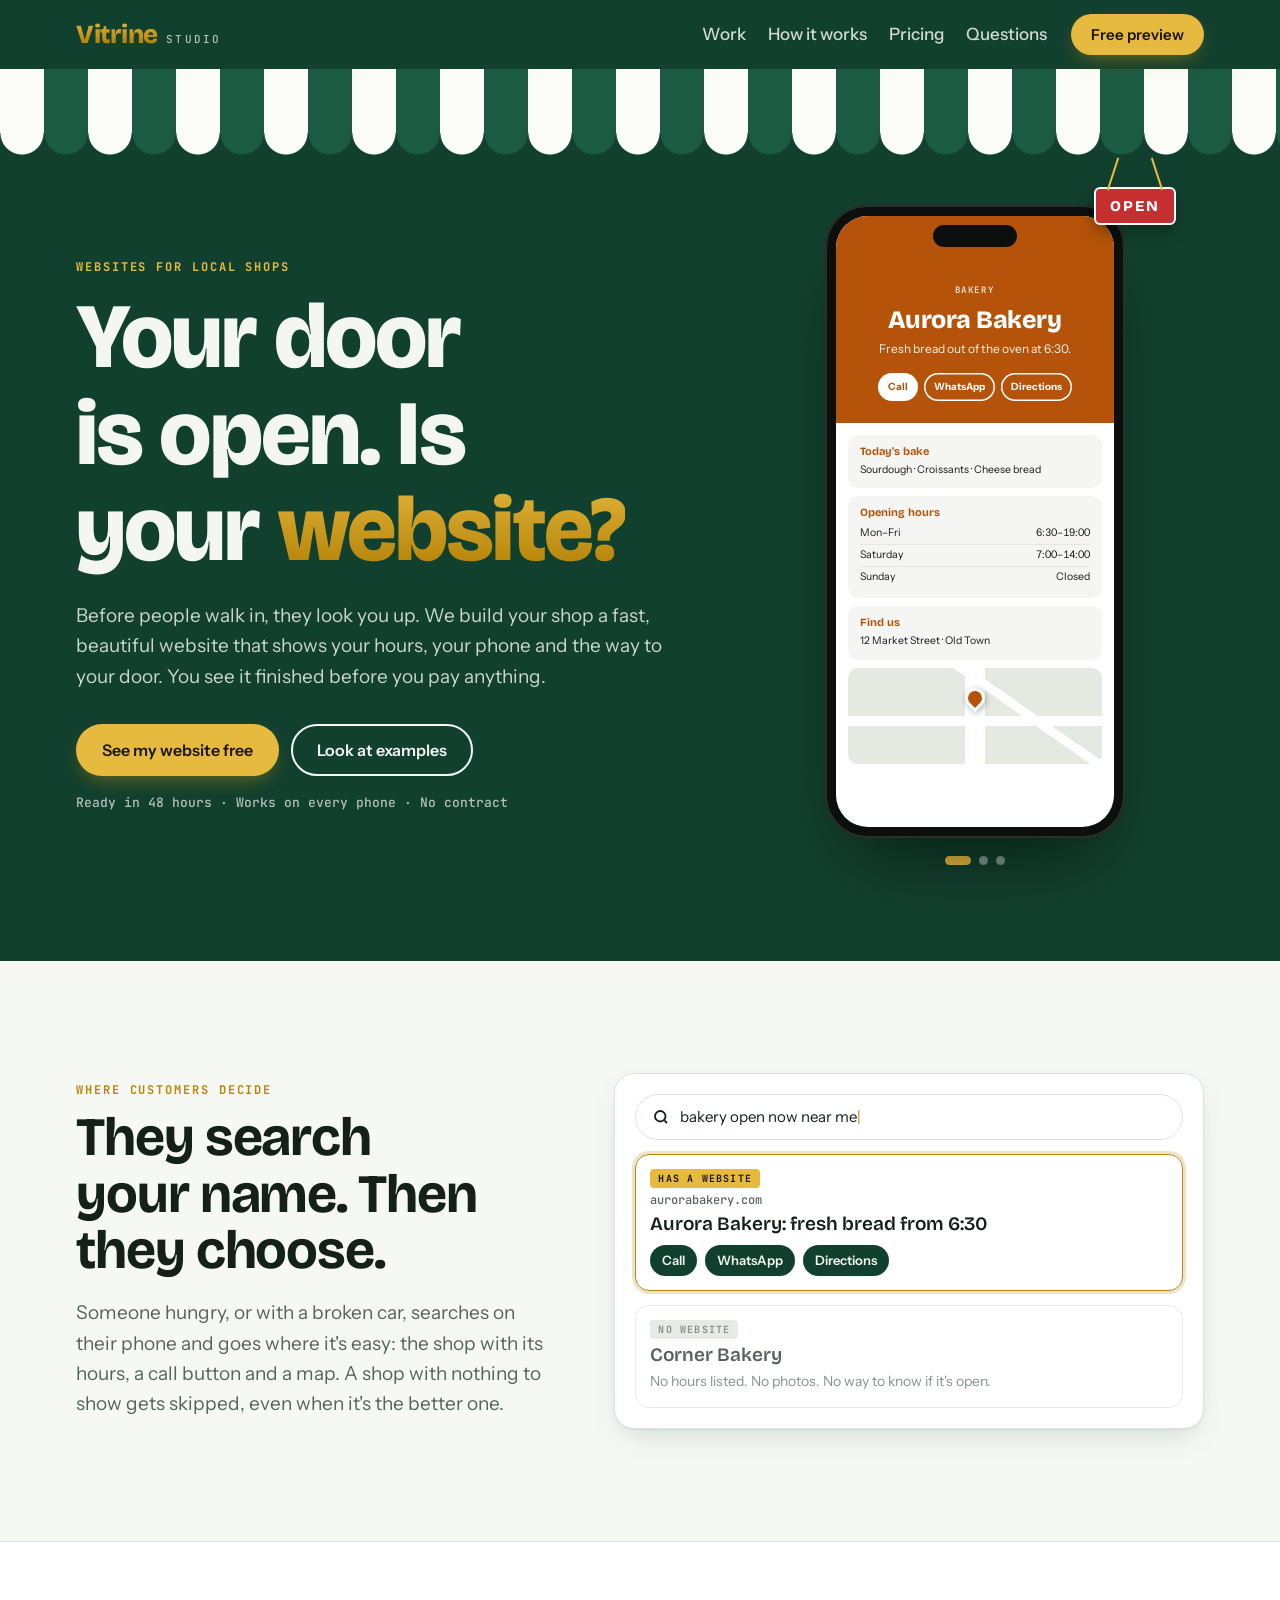
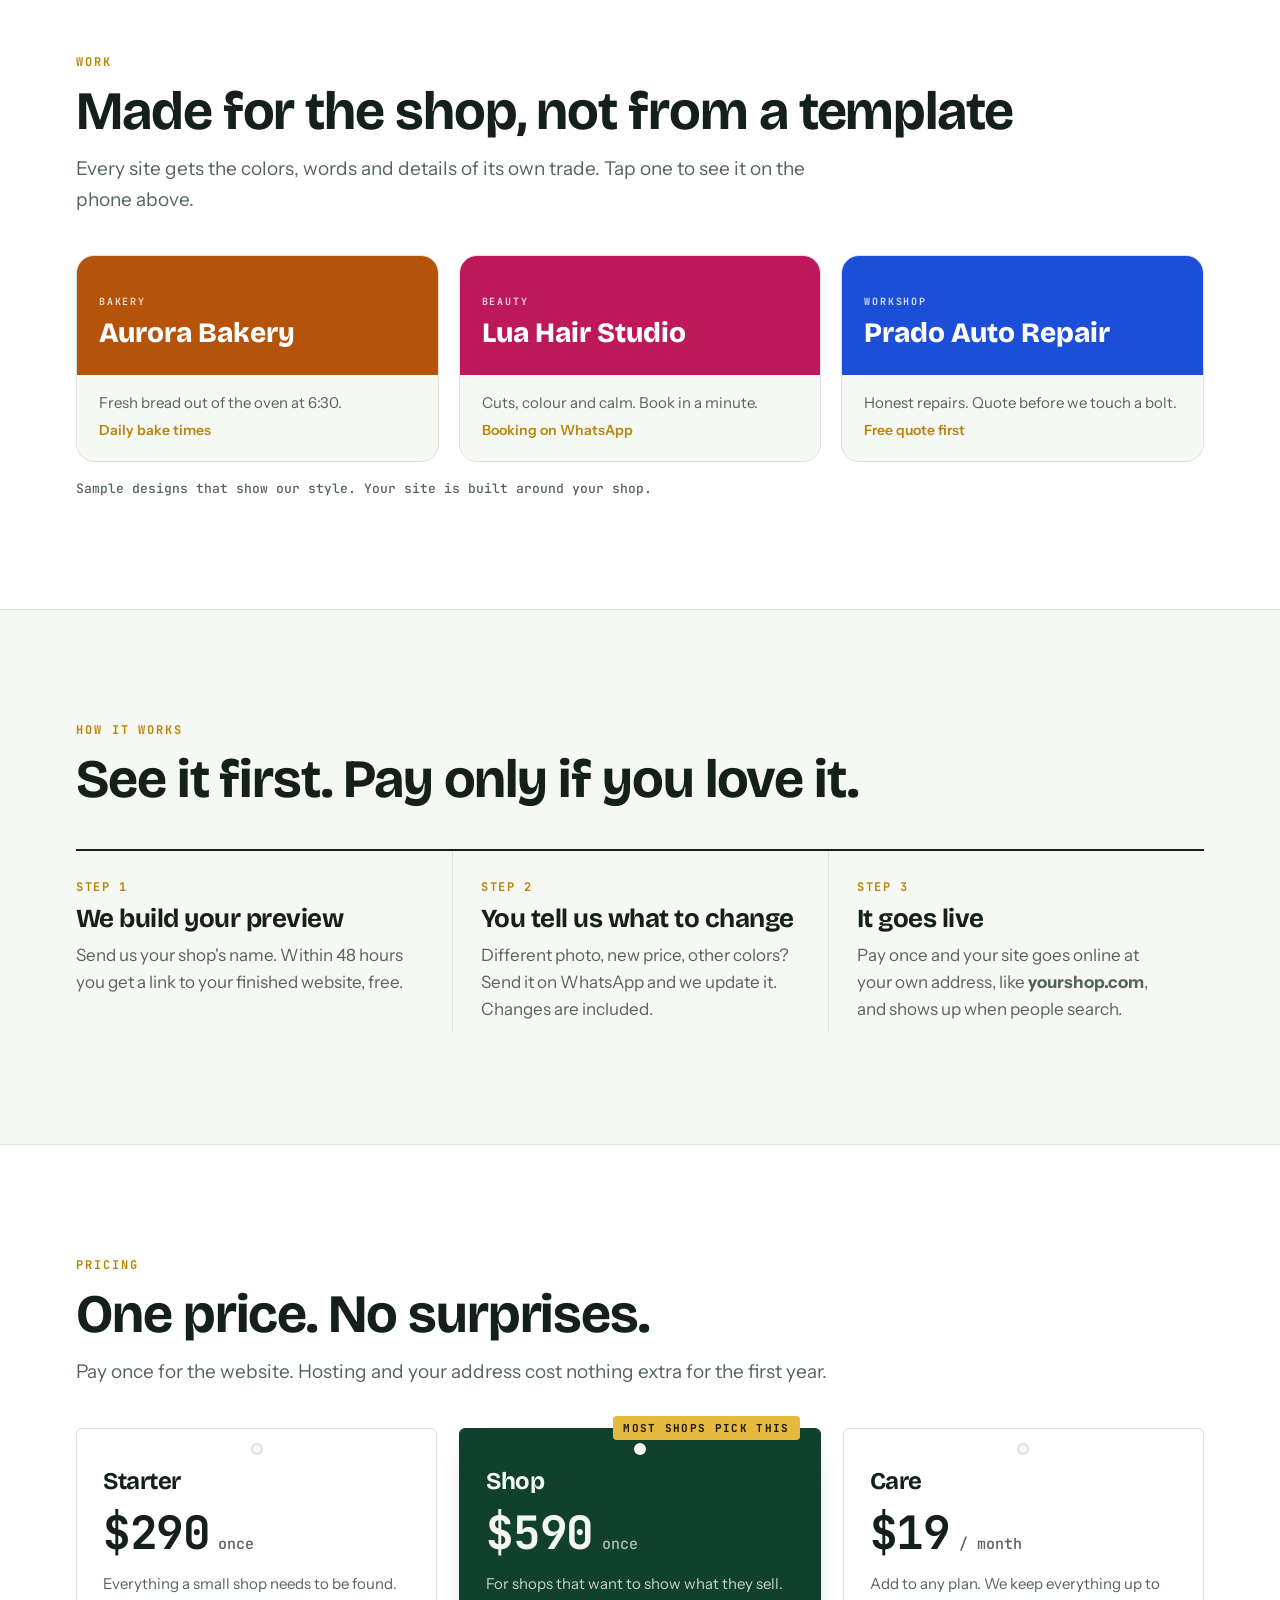
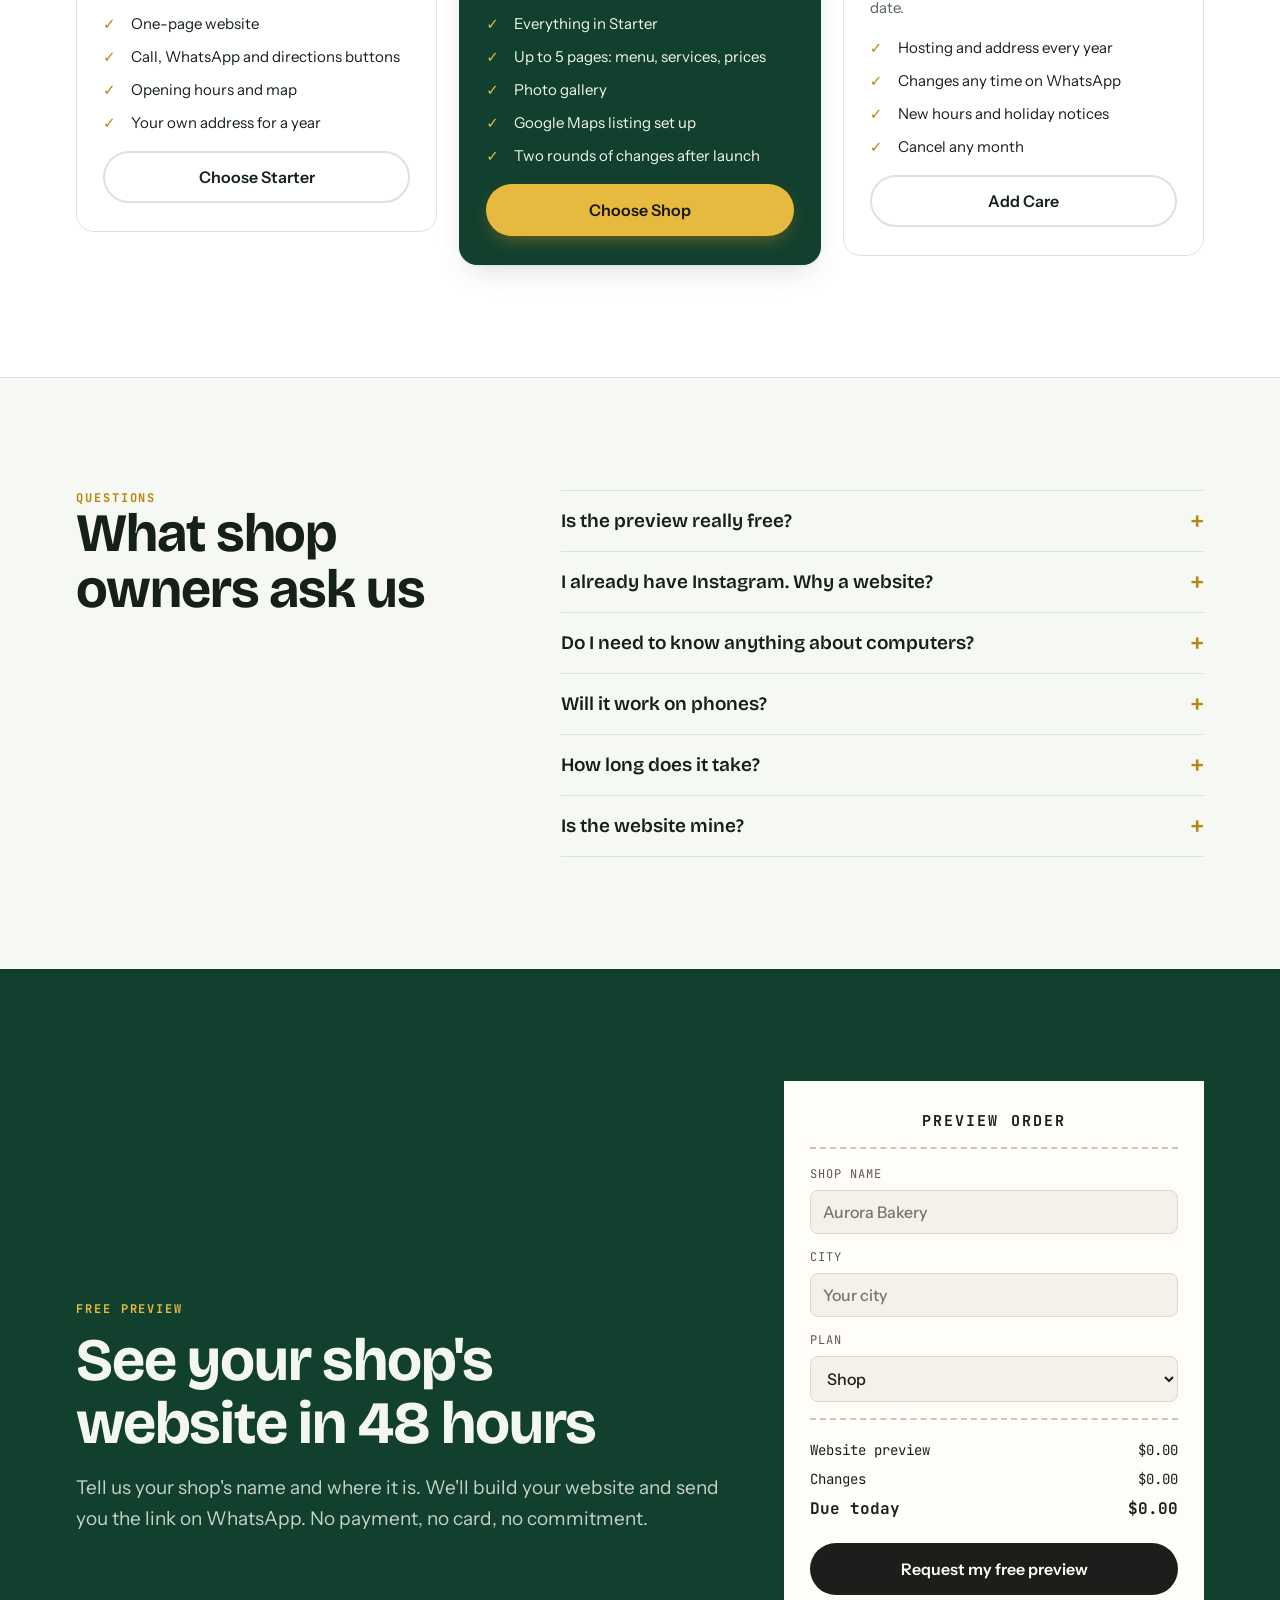
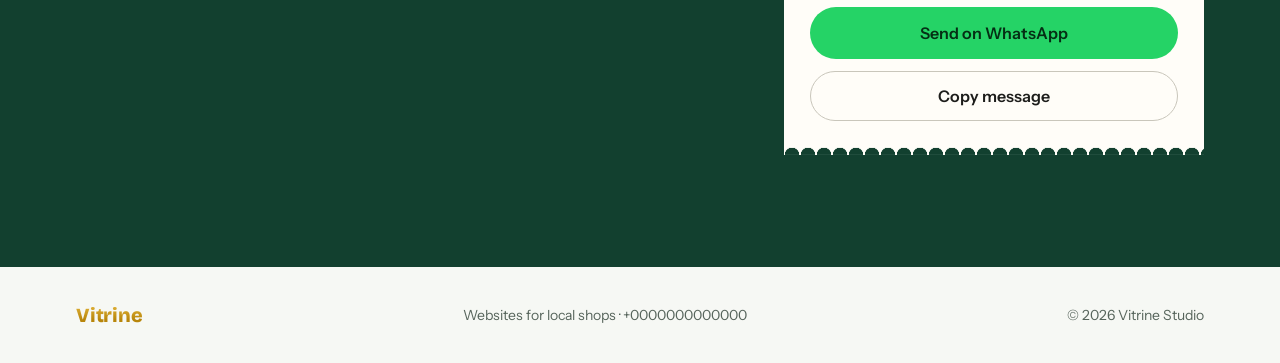
==== site/index.html @ 02cafd34 "Vitrine: a sales website for building websites for local shops One page: striped-awning hero with a " ====
<!doctype html>
<html lang="en">
<head>
<meta charset="utf-8">
<meta name="viewport" content="width=device-width, initial-scale=1, viewport-fit=cover">
<title>Vitrine Studio</title>
<meta name="claude:viewport-fit-sides" content="cover">
<meta name="description" content="Websites for local shops. See your new website free before you pay anything.">
<link rel="preconnect" href="https://fonts.googleapis.com">
<link rel="preconnect" href="https://fonts.gstatic.com" crossorigin>
<link rel="stylesheet" href="https://fonts.googleapis.com/css2?family=Bricolage+Grotesque:opsz,wght@12..96,400;12..96,600;12..96,800&family=Instrument+Sans:wght@400;500;600&family=JetBrains+Mono:wght@500;700&display=swap">
<style>
/* Layout: a shopfront. Striped awning over the hero, painted-sign wordmark,
   a live phone in the window, then price tags and a receipt for the deal. */
:root {
  --paper: #f6f8f4;        /* page */
  --card: #ffffff;
  --ink: #142019;          /* text */
  --muted: #56645b;
  --line: #dbe3dc;
  --green: #12402f;        /* shopfront paint */
  --green-2: #1b5a43;
  --on-green: #f3f6f1;
  --gold: #b8860b;         /* sign-writer's gold leaf */
  --gold-hi: #e6b93f;
  --stripe: #fbfcf8;
  --shadow: 0 1px 2px rgba(18, 64, 47, .06), 0 12px 32px -12px rgba(18, 64, 47, .22);
  --display: "Bricolage Grotesque", "Avenir Next", "Segoe UI", system-ui, sans-serif;
  --body: "Instrument Sans", "Helvetica Neue", "Segoe UI", system-ui, sans-serif;
  --mono: "JetBrains Mono", ui-monospace, "Cascadia Mono", Menlo, monospace;
  --gutter-l: max(16px, env(safe-area-inset-left, 0px));
  --gutter-r: max(16px, env(safe-area-inset-right, 0px));
  color-scheme: light;
}
@media (prefers-color-scheme: dark) {
  :root:not([data-theme="light"]) {
    --paper: #0b1511; --card: #12201a; --ink: #e8efe9; --muted: #9fb0a5; --line: #23362c;
    --green: #0f3326; --green-2: #1a4c3a; --on-green: #e8efe9; --gold: #e2b545; --gold-hi: #f3d27a;
    --stripe: #d9e3dc; --shadow: 0 1px 2px rgba(0,0,0,.3), 0 16px 40px -16px rgba(0,0,0,.6);
    color-scheme: dark;
  }
}
:root[data-theme="dark"] {
  --paper: #0b1511; --card: #12201a; --ink: #e8efe9; --muted: #9fb0a5; --line: #23362c;
  --green: #0f3326; --green-2: #1a4c3a; --on-green: #e8efe9; --gold: #e2b545; --gold-hi: #f3d27a;
  --stripe: #d9e3dc; --shadow: 0 1px 2px rgba(0,0,0,.3), 0 16px 40px -16px rgba(0,0,0,.6);
  color-scheme: dark;
}

* { box-sizing: border-box; }
html { scroll-behavior: smooth; }
body { margin: 0; background: var(--paper); color: var(--ink); font: 17px/1.6 var(--body); -webkit-font-smoothing: antialiased; }
body::before { content: ""; position: fixed; inset: 0 0 auto; height: env(safe-area-inset-top, 0px); z-index: 10; background: var(--green); }
h1, h2, h3 { font-family: var(--display); line-height: 1.05; text-wrap: balance; margin: 0; letter-spacing: -.02em; }
p { margin: 0; }
a { color: inherit; }
:focus-visible { outline: 3px solid var(--gold-hi); outline-offset: 3px; border-radius: 6px; }
.wrap { max-width: 1160px; margin: 0 auto; padding-left: var(--gutter-l); padding-right: var(--gutter-r); }
.eyebrow { font: 700 12px var(--mono); letter-spacing: .16em; text-transform: uppercase; color: var(--gold); }
.lede { color: var(--muted); font-size: 19px; max-width: 58ch; }
section { padding-block: clamp(64px, 9vw, 112px); }

/* buttons */
.btn { display: inline-flex; align-items: center; gap: 10px; font: 600 16px var(--body); text-decoration: none; padding: 14px 24px; border-radius: 999px; border: 2px solid transparent; cursor: pointer; transition: transform .15s, box-shadow .15s, background .15s; }
.btn:hover { transform: translateY(-2px); }
.btn-gold { background: var(--gold-hi); color: #1b1606; box-shadow: 0 8px 20px -8px rgba(184, 134, 11, .7); }
.btn-ghost { border-color: currentColor; color: var(--on-green); }
.btn-dark { background: var(--green); color: var(--on-green); }

/* nav */
nav { position: sticky; top: env(safe-area-inset-top, 0px); z-index: 20; background: var(--green); color: var(--on-green); }
nav .wrap { display: flex; align-items: center; gap: 24px; padding-block: 14px; }
.mark { font: 800 26px var(--display); letter-spacing: -.01em; text-decoration: none; background: linear-gradient(180deg, var(--gold-hi), var(--gold) 70%); -webkit-background-clip: text; background-clip: text; color: transparent; }
.mark small { font: 500 11px var(--mono); letter-spacing: .2em; color: var(--on-green); opacity: .7; margin-left: 8px; -webkit-text-fill-color: var(--on-green); }
nav ul { display: flex; gap: 22px; list-style: none; margin: 0 0 0 auto; padding: 0; }
nav ul a { text-decoration: none; font-weight: 500; opacity: .85; }
nav ul a:hover { opacity: 1; }
nav .btn { padding: 9px 18px; font-size: 15px; }
@media (max-width: 820px) { nav ul { display: none; } nav .btn { margin-left: auto; } }

/* hero + awning */
.hero { background: var(--green); color: var(--on-green); padding-block: 0 clamp(56px, 8vw, 96px); position: relative; overflow: hidden; }
.awning { height: 64px; background: repeating-linear-gradient(90deg, var(--stripe) 0 44px, var(--green-2) 44px 88px); position: relative; }
.awning::after { content: ""; position: absolute; left: 0; right: 0; bottom: -22px; height: 22px;
  background: radial-gradient(circle at 22px 0, var(--stripe) 21px, transparent 22px) 0 0 / 88px 22px repeat-x,
              radial-gradient(circle at 66px 0, var(--green-2) 21px, transparent 22px) 0 0 / 88px 22px repeat-x; }
.hero-grid { display: grid; grid-template-columns: 1.15fr .85fr; gap: 48px; align-items: center; padding-top: 72px; }
.hero-grid > * { min-width: 0; }
.hero h1 { font-size: clamp(44px, 7.4vw, 92px); font-weight: 800; margin: 14px 0 22px; }
.hero h1 em { font-style: normal; background: linear-gradient(180deg, var(--gold-hi), var(--gold) 80%); -webkit-background-clip: text; background-clip: text; color: transparent; }
.hero .lede { color: var(--on-green); opacity: .82; }
.hero .eyebrow { color: var(--gold-hi); }
.cta-row { display: flex; flex-wrap: wrap; gap: 12px; margin-top: 32px; }
.reassure { margin-top: 18px; font: 500 13px var(--mono); opacity: .7; }
@media (max-width: 900px) { .hero-grid { grid-template-columns: 1fr; padding-top: 56px; } }

/* the phone in the window */
.window { position: relative; display: grid; justify-items: center; }
.sign { position: absolute; top: -18px; right: 6%; z-index: 2; transform-origin: 50% -30px; animation: swing 4s ease-in-out infinite; }
.sign::before, .sign::after { content: ""; position: absolute; top: -30px; width: 2px; height: 34px; background: var(--gold-hi); }
.sign::before { left: 18px; transform: rotate(18deg); } .sign::after { right: 18px; transform: rotate(-18deg); }
.sign span { display: block; background: #c62f2f; color: #fff; font: 800 15px var(--display); letter-spacing: .14em; padding: 8px 14px; border-radius: 6px; border: 2px solid #fff; box-shadow: 0 6px 16px rgba(0,0,0,.3); }
@keyframes swing { 50% { transform: rotate(-5deg); } 0%, 100% { transform: rotate(4deg); } }
.phone { width: min(300px, 100%); aspect-ratio: 9 / 19; max-width: 100%; background: #0d0f0e; border-radius: 42px; padding: 11px; box-shadow: 0 40px 80px -30px rgba(0,0,0,.6), inset 0 0 0 2px #2b302d; position: relative; }
.phone::before { content: ""; position: absolute; top: 20px; left: 50%; width: 84px; height: 22px; background: #0d0f0e; border-radius: 99px; transform: translateX(-50%); z-index: 3; }
.screen { width: 100%; height: 100%; border-radius: 32px; overflow: hidden; background: #fff; color: #1c1917; position: relative; font-family: var(--body); }
.screen .page { position: absolute; inset: 0; transition: opacity .5s ease, transform .5s ease; }
.screen .page.out { opacity: 0; transform: translateY(10px); }
.s-top { background: var(--c); color: #fff; padding: 58px 18px 22px; text-align: center; }
.s-top small { font: 600 9px var(--mono); letter-spacing: .18em; text-transform: uppercase; opacity: .85; }
.s-top b { display: block; font: 800 25px/1.05 var(--display); margin: 6px 0; letter-spacing: -.02em; }
.s-top p { font-size: 12px; opacity: .92; }
.s-btns { display: flex; gap: 6px; justify-content: center; margin-top: 14px; flex-wrap: wrap; }
.s-btns i { font-style: normal; font-size: 10px; font-weight: 700; padding: 6px 10px; border-radius: 99px; background: #fff; color: var(--c); }
.s-btns i + i { background: transparent; color: #fff; box-shadow: inset 0 0 0 1.5px #fff; }
.s-body { padding: 12px; display: grid; gap: 8px; }
.s-card { background: #f5f5f4; border-radius: 10px; padding: 10px 12px; font-size: 10.5px; }
.s-card h4 { margin: 0 0 4px; font: 700 11px var(--display); color: var(--c); }
.s-row { display: flex; justify-content: space-between; border-bottom: 1px solid #e7e5e4; padding: 2px 0; font-variant-numeric: tabular-nums; }
.s-row:last-child { border: 0; }
.s-map { height: 96px; border-radius: 10px; position: relative; background:
  linear-gradient(90deg, transparent 46%, #fff 46% 54%, transparent 54%),
  linear-gradient(0deg, transparent 40%, #fff 40% 50%, transparent 50%),
  linear-gradient(35deg, transparent 62%, #fff 62% 66%, transparent 66%), #e4e9e1; }
.s-map::after { content: ""; position: absolute; left: 50%; top: 42%; width: 14px; height: 14px; background: var(--c); border: 3px solid #fff; border-radius: 50% 50% 50% 0; transform: translate(-50%, -100%) rotate(-45deg); box-shadow: 0 2px 6px rgba(0,0,0,.3); }
.dots { display: flex; gap: 8px; justify-content: center; margin-top: 18px; }
.dots button { width: 9px; height: 9px; padding: 0; border-radius: 99px; border: 0; background: var(--on-green); opacity: .35; cursor: pointer; transition: width .3s, opacity .3s; }
.dots button[aria-current="true"] { width: 26px; opacity: 1; background: var(--gold-hi); }

/* search: how customers find a shop */
.search-grid { display: grid; grid-template-columns: .9fr 1.1fr; gap: 56px; align-items: center; }
.search-grid > * { min-width: 0; }
.search-grid h2 { font-size: clamp(34px, 4.6vw, 54px); margin: 12px 0 18px; }
.serp { background: var(--card); border: 1px solid var(--line); border-radius: 20px; box-shadow: var(--shadow); padding: 20px; display: grid; gap: 14px; }
.q { display: flex; align-items: center; gap: 10px; border: 1px solid var(--line); border-radius: 99px; padding: 10px 16px; font-size: 15px; }
.q svg { flex: none; }
.q .typed::after { content: "|"; color: var(--gold); animation: blink 1s steps(1) infinite; }
@keyframes blink { 50% { opacity: 0; } }
.result { display: grid; gap: 4px; padding: 14px; border-radius: 14px; border: 1px solid var(--line); }
.result small { font: 500 12px var(--mono); color: var(--muted); }
.result b { font: 600 19px var(--display); }
.result.win { border-color: var(--gold); box-shadow: 0 0 0 3px color-mix(in srgb, var(--gold) 22%, transparent); }
.result.win .acts { display: flex; gap: 8px; flex-wrap: wrap; margin-top: 6px; }
.result.win .acts span { font-size: 13px; font-weight: 600; padding: 5px 12px; border-radius: 99px; background: var(--green); color: var(--on-green); }
.result.lose { opacity: .7; }
.result.lose p { font-size: 14px; color: var(--muted); }
.tag { justify-self: start; font: 700 10px var(--mono); letter-spacing: .12em; text-transform: uppercase; padding: 3px 8px; border-radius: 4px; background: var(--line); color: var(--muted); }
.result.win .tag { background: var(--gold-hi); color: #1b1606; }
@media (max-width: 900px) { .search-grid { grid-template-columns: 1fr; gap: 36px; } }

/* samples */
.band { background: var(--card); border-block: 1px solid var(--line); }
.head { display: grid; gap: 14px; margin-bottom: 40px; }
.head h2 { font-size: clamp(34px, 4.6vw, 54px); }
.samples { display: grid; grid-template-columns: repeat(3, 1fr); gap: 20px; }
.sample { text-align: left; border: 1px solid var(--line); background: var(--paper); border-radius: 18px; overflow: hidden; cursor: pointer; padding: 0; color: inherit; font: inherit; transition: transform .2s, box-shadow .2s; }
.sample:hover { transform: translateY(-4px); box-shadow: var(--shadow); }
.sample .swatch { background: var(--c); color: #fff; padding: 30px 22px 26px; }
.sample .swatch small { font: 600 10px var(--mono); letter-spacing: .18em; text-transform: uppercase; opacity: .85; }
.sample .swatch b { display: block; font: 800 28px/1.05 var(--display); margin-top: 6px; }
.sample .meta { padding: 16px 22px 20px; display: grid; gap: 4px; }
.sample .meta span { color: var(--muted); font-size: 15px; }
.sample .meta em { font-style: normal; font-weight: 600; color: var(--gold); font-size: 14px; }
.note { margin-top: 18px; font: 500 13px var(--mono); color: var(--muted); }
@media (max-width: 820px) { .samples { grid-template-columns: 1fr; } }

/* steps (a real sequence) */
.steps { display: grid; grid-template-columns: repeat(3, 1fr); gap: 0; counter-reset: step; border-top: 2px solid var(--ink); }
.step { padding: 28px 28px 8px 0; display: grid; gap: 10px; align-content: start; }
.step + .step { padding-left: 28px; border-left: 1px solid var(--line); }
.step::before { counter-increment: step; content: "Step " counter(step); font: 700 12px var(--mono); letter-spacing: .14em; text-transform: uppercase; color: var(--gold); }
.step h3 { font-size: 26px; }
.step p { color: var(--muted); }
@media (max-width: 820px) { .steps { grid-template-columns: 1fr; } .step + .step { padding-left: 0; border-left: 0; border-top: 1px solid var(--line); } }

/* pricing: price tags */
.prices { display: grid; grid-template-columns: repeat(3, 1fr); gap: 22px; align-items: start; }
.price { position: relative; background: var(--card); border: 1px solid var(--line); border-radius: 6px 6px 18px 18px; padding: 40px 26px 28px; display: grid; gap: 16px; }
.price::before { content: ""; position: absolute; top: 14px; left: 50%; width: 12px; height: 12px; border-radius: 50%; transform: translateX(-50%); background: var(--paper); box-shadow: inset 0 0 0 2px var(--line); }
.price.pick { background: var(--green); color: var(--on-green); border-color: var(--green); box-shadow: var(--shadow); }
.price.pick::before { background: var(--paper); box-shadow: none; }
.price .ribbon { position: absolute; top: -13px; right: 20px; font: 700 11px var(--mono); letter-spacing: .12em; text-transform: uppercase; background: var(--gold-hi); color: #1b1606; padding: 5px 10px; border-radius: 4px; }
.price h3 { font-size: 24px; }
.amount { font: 700 46px/1 var(--mono); letter-spacing: -.03em; font-variant-numeric: tabular-nums; }
.amount small { font-size: 15px; font-weight: 500; letter-spacing: 0; opacity: .7; }
.price > p { color: var(--muted); font-size: 15px; }
.price.pick > p { color: var(--on-green); opacity: .8; }
.price ul { list-style: none; padding: 0; margin: 0; display: grid; gap: 9px; font-size: 15px; }
.price li { display: grid; grid-template-columns: 18px 1fr; gap: 10px; }
.price li::before { content: "✓"; font-weight: 700; color: var(--gold); }
.price.pick li::before { color: var(--gold-hi); }
.price .btn { justify-content: center; }
.price .btn-line { border-color: var(--line); color: var(--ink); }
@media (max-width: 900px) { .prices { grid-template-columns: 1fr; max-width: 480px; } }

/* faq */
.faq { display: grid; grid-template-columns: .8fr 1.2fr; gap: 56px; }
.faq > * { min-width: 0; }
.faq h2 { font-size: clamp(34px, 4.6vw, 54px); }
details { border-bottom: 1px solid var(--line); padding-block: 18px; }
details:first-child { border-top: 1px solid var(--line); }
summary { cursor: pointer; list-style: none; display: flex; justify-content: space-between; gap: 16px; font: 600 19px var(--display); }
summary::-webkit-details-marker { display: none; }
summary::after { content: "+"; font: 500 24px/1 var(--mono); color: var(--gold); transition: transform .2s; }
details[open] summary::after { transform: rotate(45deg); }
details p { color: var(--muted); padding-top: 10px; max-width: 62ch; }
@media (max-width: 900px) { .faq { grid-template-columns: 1fr; gap: 28px; } }

/* order: the receipt */
.order { background: var(--green); color: var(--on-green); }
.order-grid { display: grid; grid-template-columns: 1fr 420px; gap: 56px; align-items: center; }
.order-grid > * { min-width: 0; }
.order h2 { font-size: clamp(36px, 5vw, 60px); margin: 12px 0 18px; }
.order .lede { color: var(--on-green); opacity: .8; }
.order .eyebrow { color: var(--gold-hi); }
.receipt { background: #fffdf8; color: #1d1d1b; padding: 30px 26px 34px; font-family: var(--mono); font-size: 14px; box-shadow: 0 30px 60px -24px rgba(0,0,0,.55);
  -webkit-mask: radial-gradient(circle at 8px 100%, transparent 7px, #000 7.5px) 0 100% / 16px 100% repeat-x;
          mask: radial-gradient(circle at 8px 100%, transparent 7px, #000 7.5px) 0 100% / 16px 100% repeat-x; }
.receipt h3 { font: 700 15px var(--mono); letter-spacing: .14em; text-align: center; text-transform: uppercase; }
.receipt .rule { border-top: 2px dashed #c9c6bb; margin: 16px 0; }
.receipt label { display: grid; gap: 6px; font-size: 12px; letter-spacing: .08em; text-transform: uppercase; color: #5c5a52; margin-bottom: 14px; }
.receipt input, .receipt select { font: 500 16px var(--body); color: #1d1d1b; background: #f4f1e8; border: 1px solid #ddd8c9; border-radius: 8px; padding: 11px 12px; width: 100%; }
.receipt .line { display: flex; justify-content: space-between; padding: 3px 0; }
.receipt .total { font-weight: 700; font-size: 16px; }
.receipt button { width: 100%; justify-content: center; margin-top: 18px; background: #1d1d1b; color: #fffdf8; }
.done { display: grid; gap: 12px; }
.done p { font-family: var(--body); font-size: 15px; }
.done .btn { justify-content: center; background: #25d366; color: #052e14; }
.done .copy { background: none; border: 1px solid #c9c6bb; color: #1d1d1b; margin: 0; }
@media (max-width: 960px) { .order-grid { grid-template-columns: 1fr; } .receipt { max-width: 460px; } }

footer { padding-block: 36px; font-size: 14px; color: var(--muted); }
footer .wrap { display: flex; flex-wrap: wrap; gap: 12px 28px; justify-content: space-between; align-items: center; }
footer .mark { font-size: 20px; }

@media (prefers-reduced-motion: reduce) {
  *, *::before, *::after { animation: none !important; transition: none !important; }
  html { scroll-behavior: auto; }
}
</style>
</head>
<body>

<nav aria-label="Main">
  <div class="wrap">
    <a class="mark" href="#top">Vitrine<small>STUDIO</small></a>
    <ul>
      <li><a href="#work">Work</a></li>
      <li><a href="#how">How it works</a></li>
      <li><a href="#pricing">Pricing</a></li>
      <li><a href="#faq">Questions</a></li>
    </ul>
    <a class="btn btn-gold" href="#order">Free preview</a>
  </div>
</nav>

<header class="hero" id="top">
  <div class="awning" aria-hidden="true"></div>
  <div class="wrap hero-grid">
    <div>
      <p class="eyebrow">Websites for local shops</p>
      <h1>Your door is open. Is your <em>website?</em></h1>
      <p class="lede">Before people walk in, they look you up. We build your shop a fast, beautiful website that shows your hours, your phone and the way to your door. You see it finished before you pay anything.</p>
      <div class="cta-row">
        <a class="btn btn-gold" href="#order">See my website free</a>
        <a class="btn btn-ghost" href="#work">Look at examples</a>
      </div>
      <p class="reassure">Ready in 48 hours · Works on every phone · No contract</p>
    </div>
    <div class="window">
      <div class="sign" aria-hidden="true"><span>OPEN</span></div>
      <div class="phone" role="img" aria-label="A sample shop website shown on a phone">
        <div class="screen" id="screen"></div>
      </div>
      <div class="dots" id="dots" role="group" aria-label="Choose a sample"></div>
    </div>
  </div>
</header>

<section>
  <div class="wrap search-grid">
    <div>
      <p class="eyebrow">Where customers decide</p>
      <h2>They search your name. Then they choose.</h2>
      <p class="lede">Someone hungry, or with a broken car, searches on their phone and goes where it's easy: the shop with its hours, a call button and a map. A shop with nothing to show gets skipped, even when it's the better one.</p>
    </div>
    <div class="serp" aria-label="Example search results">
      <div class="q"><svg width="18" height="18" viewBox="0 0 24 24" fill="none" stroke="currentColor" stroke-width="2.4" aria-hidden="true"><circle cx="11" cy="11" r="7"/><path d="m20 20-3.5-3.5"/></svg><span class="typed" id="typed">bakery open now near me</span></div>
      <div class="result win">
        <span class="tag">Has a website</span>
        <small>aurorabakery.com</small>
        <b>Aurora Bakery: fresh bread from 6:30</b>
        <div class="acts"><span>Call</span><span>WhatsApp</span><span>Directions</span></div>
      </div>
      <div class="result lose">
        <span class="tag">No website</span>
        <b>Corner Bakery</b>
        <p>No hours listed. No photos. No way to know if it's open.</p>
      </div>
    </div>
  </div>
</section>

<section class="band" id="work">
  <div class="wrap">
    <div class="head">
      <p class="eyebrow">Work</p>
      <h2>Made for the shop, not from a template</h2>
      <p class="lede">Every site gets the colors, words and details of its own trade. Tap one to see it on the phone above.</p>
    </div>
    <div class="samples" id="samples"></div>
    <p class="note">Sample designs that show our style. Your site is built around your shop.</p>
  </div>
</section>

<section id="how">
  <div class="wrap">
    <div class="head">
      <p class="eyebrow">How it works</p>
      <h2>See it first. Pay only if you love it.</h2>
    </div>
    <div class="steps">
      <div class="step"><h3>We build your preview</h3><p>Send us your shop's name. Within 48 hours you get a link to your finished website, free.</p></div>
      <div class="step"><h3>You tell us what to change</h3><p>Different photo, new price, other colors? Send it on WhatsApp and we update it. Changes are included.</p></div>
      <div class="step"><h3>It goes live</h3><p>Pay once and your site goes online at your own address, like <b>yourshop.com</b>, and shows up when people search.</p></div>
    </div>
  </div>
</section>

<section class="band" id="pricing">
  <div class="wrap">
    <div class="head">
      <p class="eyebrow">Pricing</p>
      <h2>One price. No surprises.</h2>
      <p class="lede">Pay once for the website. Hosting and your address cost nothing extra for the first year.</p>
    </div>
    <div class="prices">
      <div class="price">
        <h3>Starter</h3>
        <div class="amount">$290<small> once</small></div>
        <p>Everything a small shop needs to be found.</p>
        <ul>
          <li>One-page website</li><li>Call, WhatsApp and directions buttons</li><li>Opening hours and map</li><li>Your own address for a year</li>
        </ul>
        <a class="btn btn-line" href="#order" data-plan="Starter">Choose Starter</a>
      </div>
      <div class="price pick">
        <span class="ribbon">Most shops pick this</span>
        <h3>Shop</h3>
        <div class="amount">$590<small> once</small></div>
        <p>For shops that want to show what they sell.</p>
        <ul>
          <li>Everything in Starter</li><li>Up to 5 pages: menu, services, prices</li><li>Photo gallery</li><li>Google Maps listing set up</li><li>Two rounds of changes after launch</li>
        </ul>
        <a class="btn btn-gold" href="#order" data-plan="Shop">Choose Shop</a>
      </div>
      <div class="price">
        <h3>Care</h3>
        <div class="amount">$19<small> / month</small></div>
        <p>Add to any plan. We keep everything up to date.</p>
        <ul>
          <li>Hosting and address every year</li><li>Changes any time on WhatsApp</li><li>New hours and holiday notices</li><li>Cancel any month</li>
        </ul>
        <a class="btn btn-line" href="#order" data-plan="Care">Add Care</a>
      </div>
    </div>
  </div>
</section>

<section id="faq">
  <div class="wrap faq">
    <div>
      <p class="eyebrow">Questions</p>
      <h2>What shop owners ask us</h2>
    </div>
    <div>
      <details><summary>Is the preview really free?</summary><p>Yes. We build your website and send you the link. If you don't like it, you owe nothing and we delete it.</p></details>
      <details><summary>I already have Instagram. Why a website?</summary><p>Instagram is great for photos, but people searching on Google or Maps find websites first. A website also works for people without Instagram, and nobody can take it away from you.</p></details>
      <details><summary>Do I need to know anything about computers?</summary><p>No. We do everything. When you want a change, send a message on WhatsApp the way you would to a friend.</p></details>
      <details><summary>Will it work on phones?</summary><p>It's built for phones first, because that's where most of your customers will see it. It also looks right on computers and tablets.</p></details>
      <details><summary>How long does it take?</summary><p>Your preview is ready in 48 hours. After you say yes, it's live on your own address within a day or two.</p></details>
      <details><summary>Is the website mine?</summary><p>Yes. The address is registered in your name, and if you ever leave we hand you every file.</p></details>
    </div>
  </div>
</section>

<section class="order" id="order">
  <div class="wrap order-grid">
    <div>
      <p class="eyebrow">Free preview</p>
      <h2>See your shop's website in 48 hours</h2>
      <p class="lede">Tell us your shop's name and where it is. We'll build your website and send you the link on WhatsApp. No payment, no card, no commitment.</p>
    </div>
    <form class="receipt" id="form" novalidate>
      <h3>Preview order</h3>
      <div class="rule"></div>
      <div id="fields">
        <label for="f-shop">Shop name<input id="f-shop" name="shop" required placeholder="Aurora Bakery" autocomplete="organization"></label>
        <label for="f-city">City<input id="f-city" name="city" required placeholder="Your city" autocomplete="address-level2"></label>
        <label for="f-plan">Plan<select id="f-plan" name="plan"><option>Starter</option><option selected>Shop</option><option>Not sure yet</option></select></label>
        <div class="rule"></div>
        <div class="line"><span>Website preview</span><span>$0.00</span></div>
        <div class="line"><span>Changes</span><span>$0.00</span></div>
        <div class="line total"><span>Due today</span><span>$0.00</span></div>
        <button class="btn" type="submit">Request my free preview</button>
      </div>
      <div class="done" id="done" hidden>
        <p id="done-text"></p>
        <a class="btn" id="wa" href="#" target="_blank" rel="noopener">Send on WhatsApp</a>
        <button class="btn copy" type="button" id="copy">Copy message</button>
      </div>
    </form>
  </div>
</section>

<footer>
  <div class="wrap">
    <a class="mark" href="#top">Vitrine</a>
    <span>Websites for local shops · <span id="wa-number">+00 00 00000-0000</span></span>
    <span>© <span id="year">2026</span> Vitrine Studio</span>
  </div>
</footer>

<script>
// Your WhatsApp number, digits only with country code, e.g. "5551999990000".
const WHATSAPP = "0000000000000";

const SAMPLES = [
  { kind: "Bakery", name: "Aurora Bakery", addr: "12 Market Street · Old Town", line: "Fresh bread out of the oven at 6:30.", c: "#b45309",
    trade: "Bakery", detail: "Daily bake times", hours: [["Mon–Fri", "6:30–19:00"], ["Saturday", "7:00–14:00"], ["Sunday", "Closed"]],
    extra: ["Today's bake", "Sourdough · Croissants · Cheese bread"] },
  { kind: "Hair salon", name: "Lua Hair Studio", addr: "48 Garden Avenue · 1st floor", line: "Cuts, colour and calm. Book in a minute.", c: "#be185d",
    trade: "Beauty", detail: "Booking on WhatsApp", hours: [["Tue–Fri", "9:00–20:00"], ["Saturday", "8:00–17:00"], ["Sun–Mon", "Closed"]],
    extra: ["Popular", "Cut & finish · Colour · Treatments"] },
  { kind: "Auto repair", name: "Prado Auto Repair", addr: "230 Industrial Road · Unit 4", line: "Honest repairs. Quote before we touch a bolt.", c: "#1d4ed8",
    trade: "Workshop", detail: "Free quote first", hours: [["Mon–Fri", "8:00–18:00"], ["Saturday", "8:00–12:00"], ["Sunday", "Closed"]],
    extra: ["We fix", "Brakes · Oil · Suspension · Diagnostics"] },
];
const esc = (s) => String(s).replace(/[&<>"]/g, (ch) => ({ "&": "&amp;", "<": "&lt;", ">": "&gt;", '"': "&quot;" }[ch]));

function pageHTML(s) {
  return `<div class="s-top"><small>${esc(s.kind)}</small><b>${esc(s.name)}</b><p>${esc(s.line)}</p>
    <div class="s-btns"><i>Call</i><i>WhatsApp</i><i>Directions</i></div></div>
    <div class="s-body">
      <div class="s-card"><h4>${esc(s.extra[0])}</h4>${esc(s.extra[1])}</div>
      <div class="s-card"><h4>Opening hours</h4>${s.hours.map(([d, t]) => `<div class="s-row"><span>${esc(d)}</span><span>${esc(t)}</span></div>`).join("")}</div>
      <div class="s-card"><h4>Find us</h4>${esc(s.addr)}</div>
      <div class="s-map"></div>
    </div>`;
}

const screen = document.getElementById("screen");
const dots = document.getElementById("dots");
let current = -1, timer = null;
const reduced = matchMedia("(prefers-reduced-motion: reduce)").matches;

function show(i) {
  if (i === current) return;
  const old = screen.querySelector(".page");
  const page = document.createElement("div");
  page.className = "page" + (old ? " out" : "");
  page.style.setProperty("--c", SAMPLES[i].c);
  page.innerHTML = pageHTML(SAMPLES[i]);
  screen.appendChild(page);
  if (old) {
    requestAnimationFrame(() => requestAnimationFrame(() => { page.classList.remove("out"); old.classList.add("out"); }));
    setTimeout(() => old.remove(), 550);
  }
  current = i;
  dots.querySelectorAll("button").forEach((b, j) => b.setAttribute("aria-current", j === i));
}
function autoplay() {
  clearInterval(timer);
  if (!reduced) timer = setInterval(() => show((current + 1) % SAMPLES.length), 4200);
}

SAMPLES.forEach((s, i) => {
  const dot = document.createElement("button");
  dot.type = "button";
  dot.setAttribute("aria-label", s.name);
  dot.addEventListener("click", () => { show(i); autoplay(); });
  dots.appendChild(dot);

  const card = document.createElement("button");
  card.type = "button";
  card.className = "sample";
  card.style.setProperty("--c", s.c);
  card.innerHTML = `<div class="swatch"><small>${esc(s.trade)}</small><b>${esc(s.name)}</b></div>
    <div class="meta"><span>${esc(s.line)}</span><em>${esc(s.detail)}</em></div>`;
  card.addEventListener("click", () => { show(i); autoplay(); document.getElementById("top").scrollIntoView(); });
  document.getElementById("samples").appendChild(card);
});
show(0);
autoplay();

// The search box types a few real searches people make.
const searches = ["bakery open now near me", "hair salon booking today", "mechanic near me open saturday"];
const typed = document.getElementById("typed");
if (!reduced) {
  let si = 0, ci = searches[0].length, deleting = true;
  setTimeout(function tick() {
    const word = searches[si];
    ci += deleting ? -1 : 1;
    typed.textContent = word.slice(0, ci);
    if (deleting && ci === 0) { deleting = false; si = (si + 1) % searches.length; }
    else if (!deleting && ci === searches[si].length) { deleting = true; return setTimeout(tick, 2600); }
    setTimeout(tick, deleting ? 28 : 60);
  }, 3000);
}

// Pricing buttons pick the plan in the order form.
document.querySelectorAll("[data-plan]").forEach((a) => a.addEventListener("click", () => {
  const plan = document.getElementById("f-plan");
  if ([...plan.options].some((o) => o.text === a.dataset.plan)) plan.value = a.dataset.plan;
}));

// The order form writes the WhatsApp message; the visitor sends it.
const form = document.getElementById("form");
let message = "";
form.addEventListener("submit", (e) => {
  e.preventDefault();
  const shop = form.shop.value.trim(), city = form.city.value.trim();
  if (!shop || !city) { (shop ? form.city : form.shop).focus(); form.reportValidity(); return; }
  message = `Hi Vitrine! I'd like a free website preview.\nShop: ${shop}\nCity: ${city}\nPlan: ${form.plan.value}`;
  document.getElementById("wa").href = `https://wa.me/${WHATSAPP}?text=${encodeURIComponent(message)}`;
  document.getElementById("done-text").textContent = `Your request for ${shop} is ready. Send it to us on WhatsApp and we'll start building.`;
  document.getElementById("fields").hidden = true;
  document.getElementById("done").hidden = false;
});
document.getElementById("copy").addEventListener("click", (e) => {
  const btn = e.currentTarget;
  navigator.clipboard.writeText(message)
    .then(() => { btn.textContent = "Copied"; })
    .catch(() => { btn.textContent = "Select and copy the text above"; document.getElementById("done-text").textContent = message; });
});
document.getElementById("wa-number").textContent = "+" + WHATSAPP;
document.getElementById("year").textContent = new Date().getFullYear();
</script>
</body>
</html>
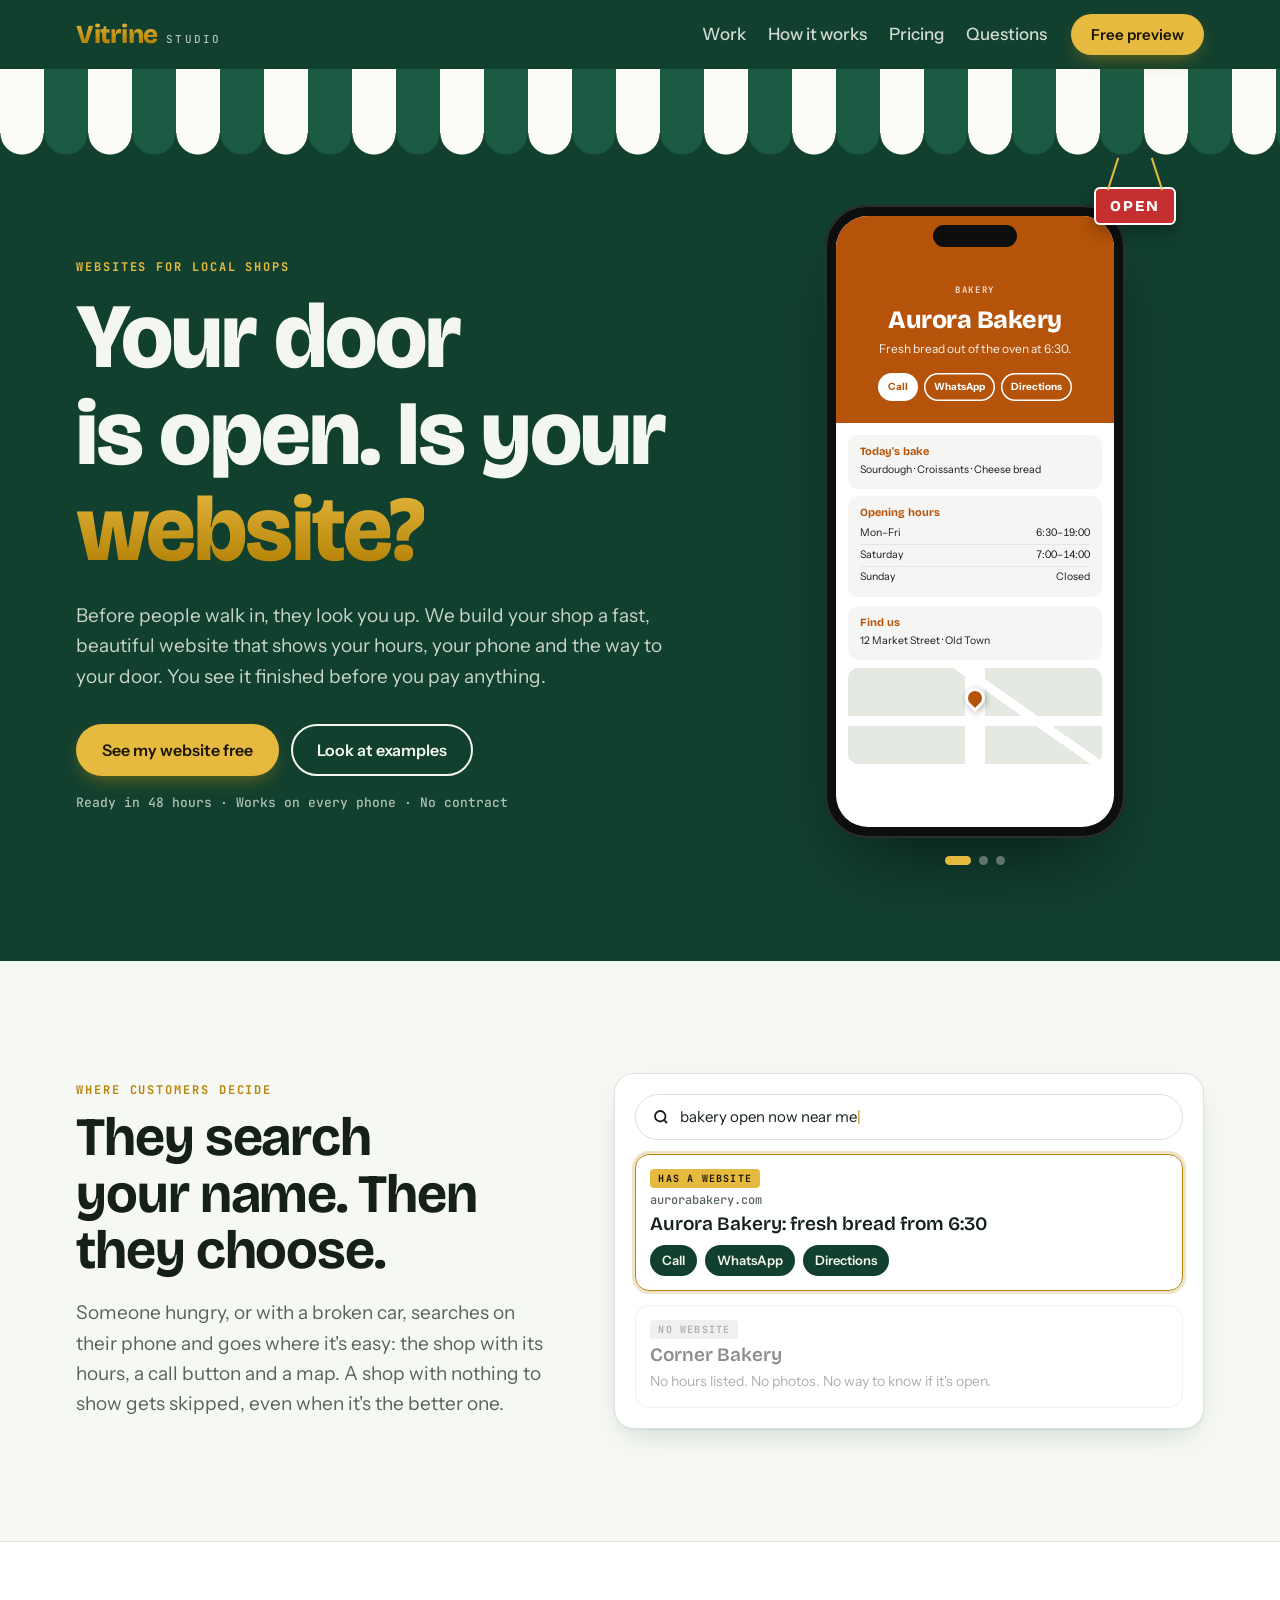
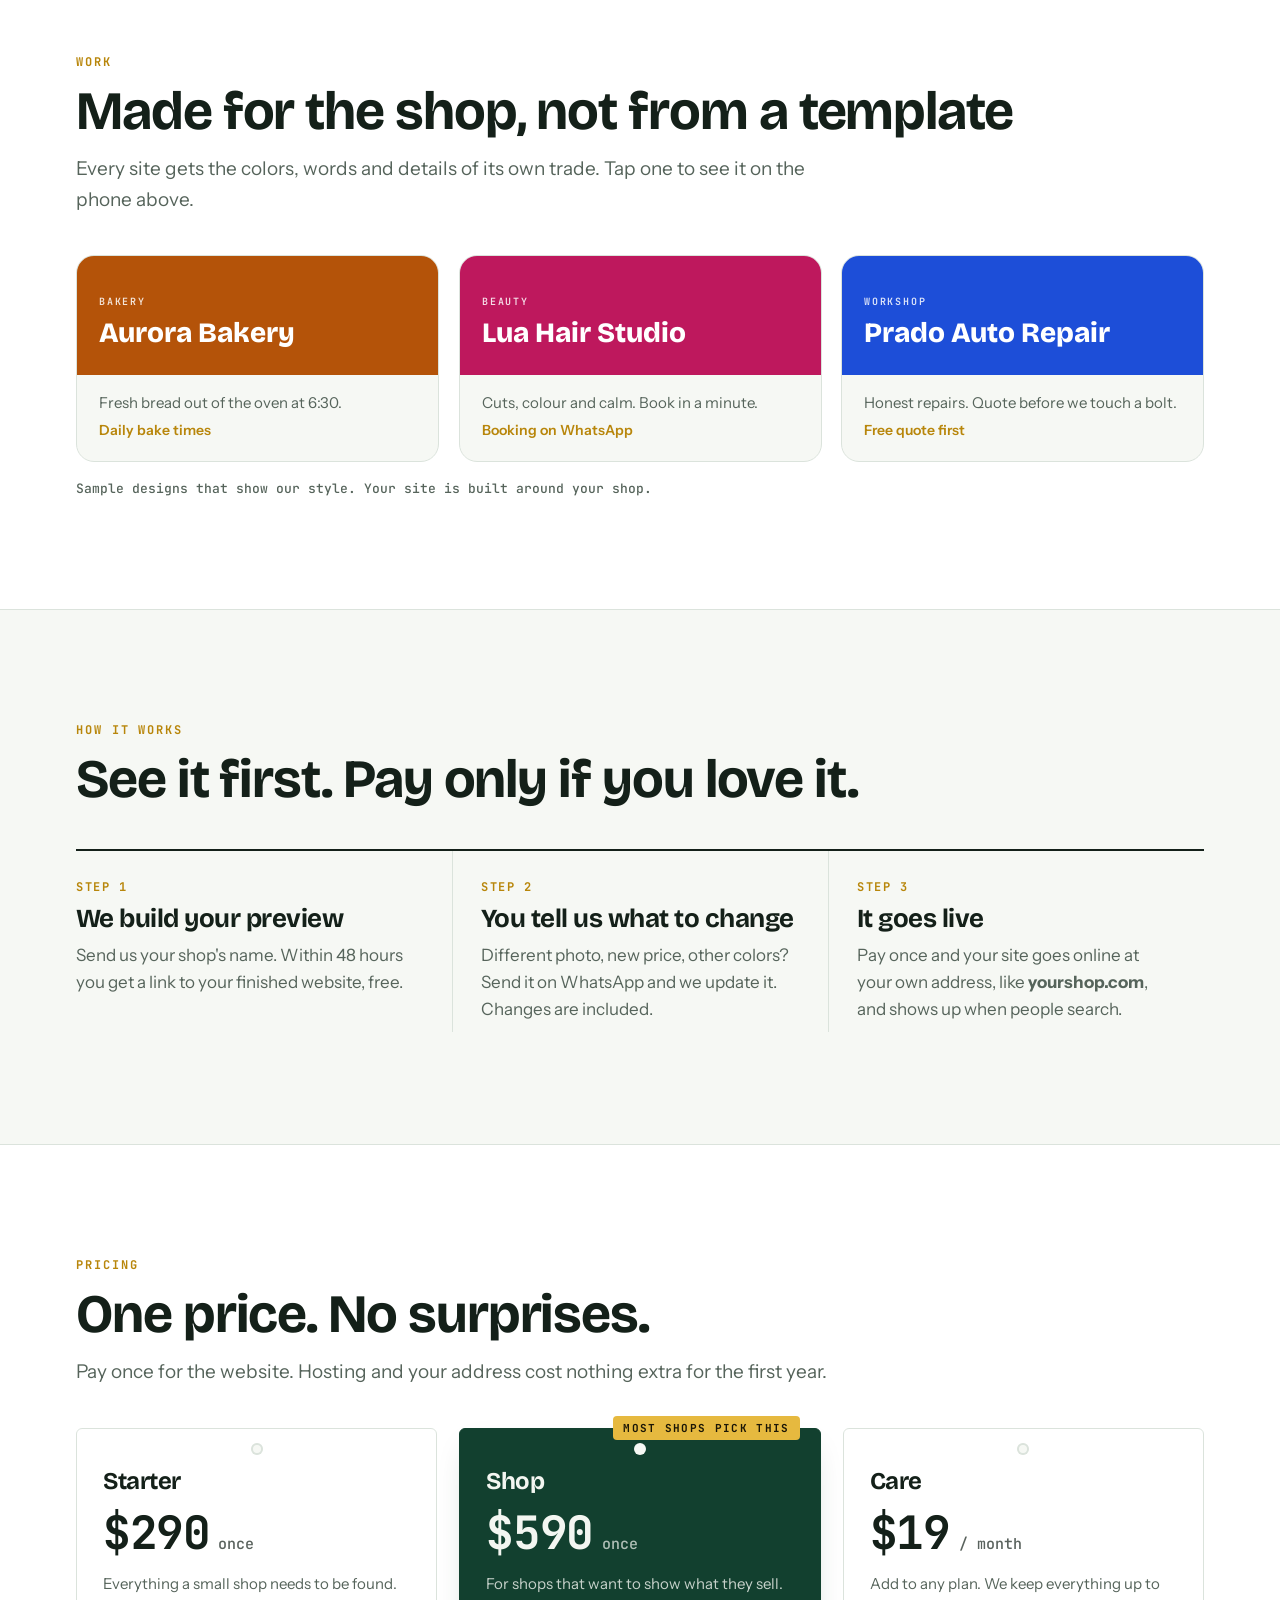
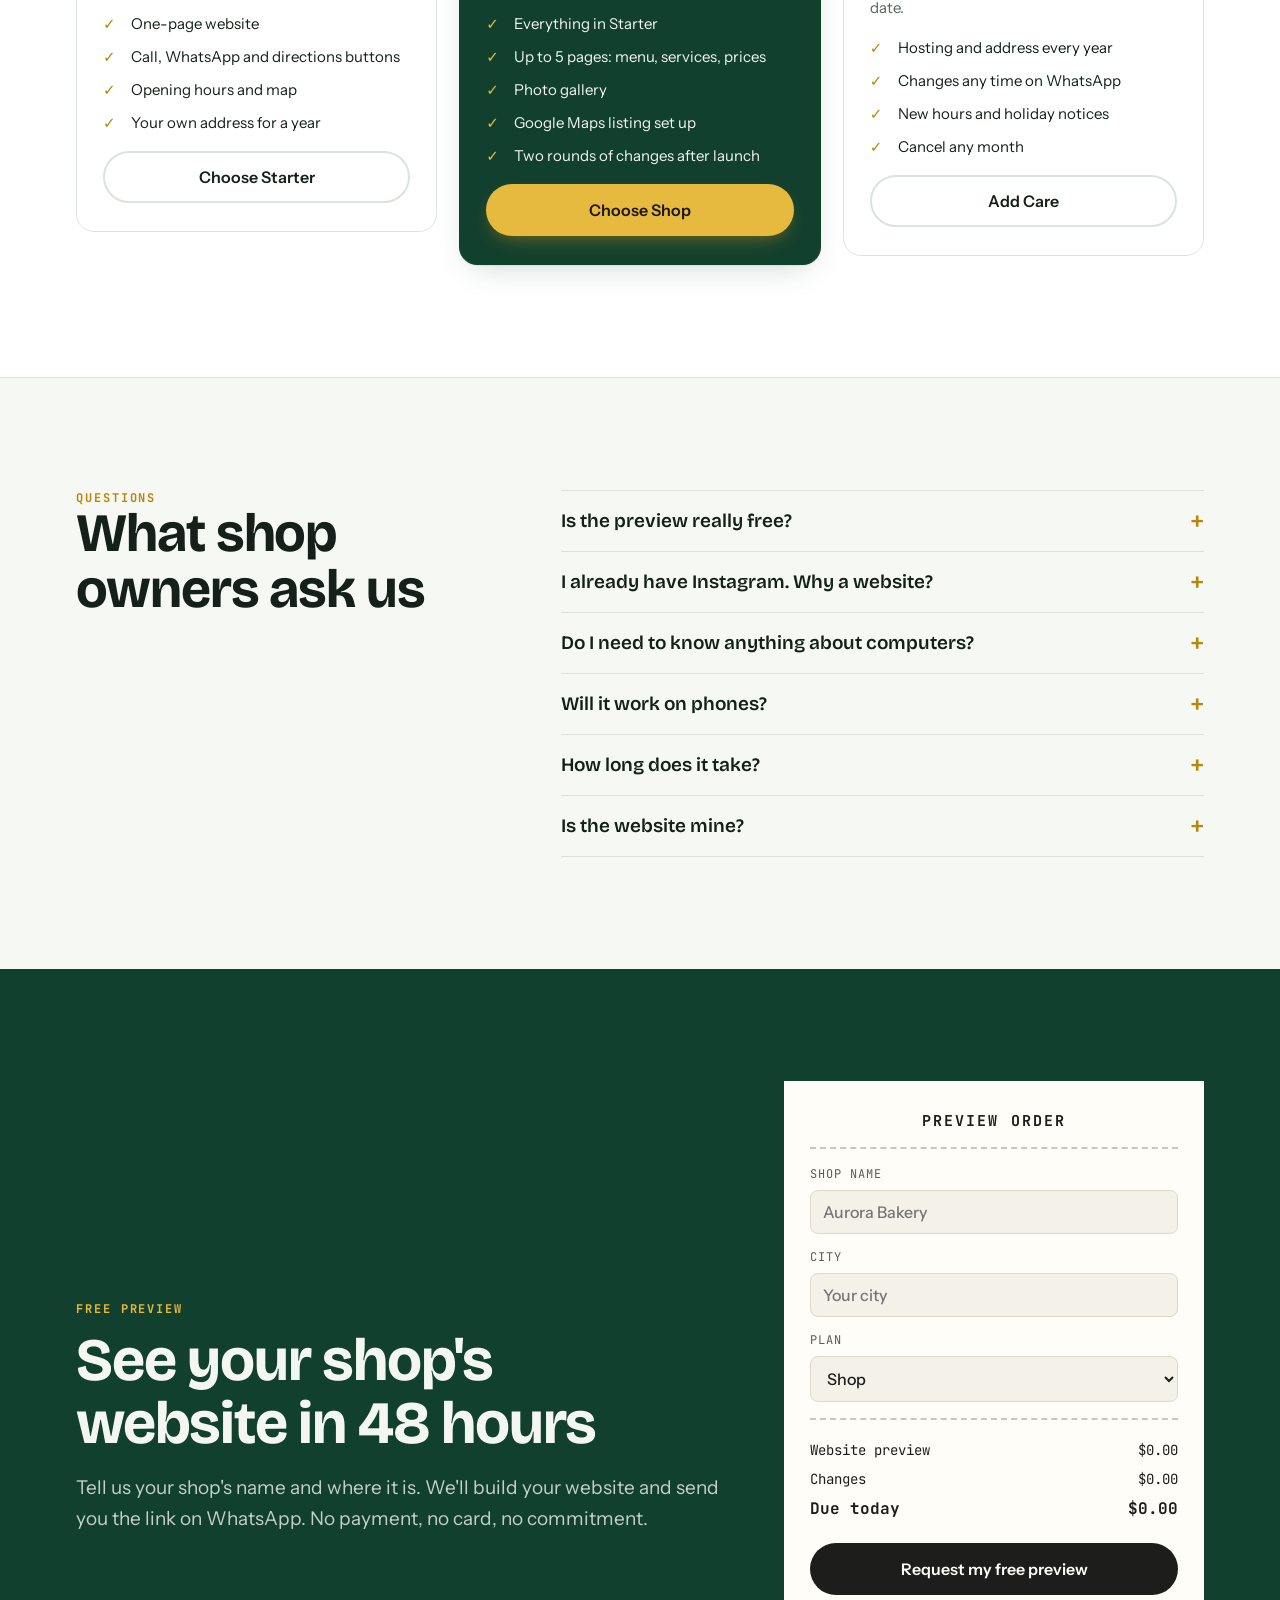
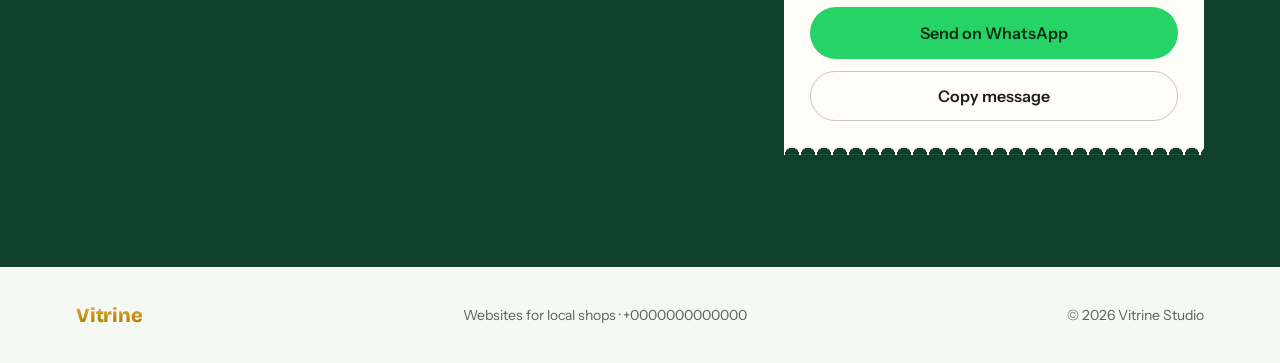
==== commit 8b8ac287: "Vitrine: animation Opening sequence (awning unrolls, headline rises in, phone slides into the window" ====
--- a/site/index.html
+++ b/site/index.html
@@ -233,6 +233,66 @@
 footer .wrap { display: flex; flex-wrap: wrap; gap: 12px 28px; justify-content: space-between; align-items: center; }
 footer .mark { font-size: 20px; }
 
+/* ---------- motion ---------- */
+/* Opening: the awning unrolls, the headline rises in, the phone slides into the window, the sign drops. */
+.awning { transform-origin: top; animation: unroll .9s cubic-bezier(.2, .9, .3, 1.15) both; }
+@keyframes unroll { from { transform: scaleY(0); } }
+.rise { display: inline-block; animation: rise .8s cubic-bezier(.2, .8, .2, 1) both; animation-delay: calc(.35s + var(--i, 0) * .09s); }
+@keyframes rise { from { opacity: 0; transform: translateY(.45em) rotate(2deg); filter: blur(6px); } }
+.hero .lede, .hero .cta-row, .hero .reassure, .hero .eyebrow { animation: rise .8s cubic-bezier(.2, .8, .2, 1) both; }
+.hero .eyebrow { animation-delay: .25s; } .hero .lede { animation-delay: .85s; }
+.hero .cta-row { animation-delay: 1s; } .hero .reassure { animation-delay: 1.1s; }
+.phone { animation: slide-in 1.1s cubic-bezier(.2, .8, .2, 1) .5s both; }
+@keyframes slide-in { from { opacity: 0; transform: translateY(60px) rotate(4deg); } }
+.sign { animation: drop .9s cubic-bezier(.3, 1.6, .5, 1) 1.3s both, swing 4s ease-in-out 2.2s infinite; }
+@keyframes drop { from { transform: translateY(-140px) rotate(-14deg); opacity: 0; } }
+.dots { animation: rise .6s ease 1.5s both; }
+
+/* Phone: page turns between shops, and a finger keeps tapping Call. */
+.screen .page { transition: opacity .55s ease, transform .55s cubic-bezier(.2, .8, .2, 1), filter .55s; }
+.screen .page.out { opacity: 0; transform: translateY(18px) scale(.97); filter: blur(4px); }
+.s-btns i:first-child { position: relative; }
+.s-btns i:first-child::after { content: ""; position: absolute; inset: -4px; border-radius: inherit; border: 2px solid #fff; animation: tap 2.2s ease-out 2.4s infinite; opacity: 0; }
+@keyframes tap { 0% { opacity: .9; transform: scale(.85); } 70%, 100% { opacity: 0; transform: scale(1.5); } }
+.s-card, .s-map { animation: rise .5s ease both; }
+.s-body > :nth-child(2) { animation-delay: .08s; } .s-body > :nth-child(3) { animation-delay: .16s; } .s-body > :nth-child(4) { animation-delay: .24s; }
+
+/* Search: the chosen result lights up each time a search finishes. */
+.result { transition: opacity .4s, filter .4s; }
+.result.win.flash { animation: chosen 1.2s ease; }
+@keyframes chosen { 30% { box-shadow: 0 0 0 8px color-mix(in srgb, var(--gold) 30%, transparent); transform: scale(1.02); } }
+.result.win .acts span { transition: transform .2s; }
+.result.win.flash .acts span { animation: pop .5s ease both; }
+.result.win.flash .acts span:nth-child(2) { animation-delay: .08s; } .result.win.flash .acts span:nth-child(3) { animation-delay: .16s; }
+@keyframes pop { 50% { transform: translateY(-4px); } }
+.result.lose.dim { filter: grayscale(1); opacity: .5; }
+
+/* Hover: gold buttons catch the light, cards tilt, price tags swing from their hole. */
+.btn-gold { position: relative; overflow: hidden; }
+.btn-gold::after { content: ""; position: absolute; inset: 0; background: linear-gradient(110deg, transparent 30%, rgba(255,255,255,.55) 50%, transparent 70%); transform: translateX(-120%); }
+.btn-gold:hover::after { transition: transform .7s ease; transform: translateX(120%); }
+.sample { transform: perspective(900px) rotateX(var(--rx, 0deg)) rotateY(var(--ry, 0deg)) translateY(var(--ty, 0)); transition: transform .25s ease, box-shadow .2s; }
+.sample:hover { --ty: -4px; transform: perspective(900px) rotateX(var(--rx, 0deg)) rotateY(var(--ry, 0deg)) translateY(-4px); }
+.price { transform-origin: 50% 20px; }
+.price:hover { animation: tag-swing 1.4s ease-out; }
+@keyframes tag-swing { 15% { transform: rotate(3deg); } 35% { transform: rotate(-2deg); } 55% { transform: rotate(1deg); } 75% { transform: rotate(-.4deg); } }
+
+/* Scroll: sections drift in from a visible resting state; the step line draws across. */
+@supports (animation-timeline: view()) {
+  .drift { animation: drift linear both; animation-timeline: view(); animation-range: entry 0% entry 70%; }
+  @keyframes drift { from { opacity: .3; transform: translateY(40px); } }
+  .steps { border-top-color: transparent; position: relative; }
+  .steps::before { content: ""; position: absolute; top: -2px; left: 0; height: 2px; width: 100%; background: var(--ink); transform-origin: left;
+    animation: draw linear both; animation-timeline: view(); animation-range: entry 10% cover 40%; }
+  @keyframes draw { from { transform: scaleX(0); } }
+}
+
+/* Order: the confirmation prints out like a receipt. */
+.done:not([hidden]) { animation: print 1s steps(14) both; }
+@keyframes print { from { clip-path: inset(0 0 100% 0); } to { clip-path: inset(0 0 0 0); } }
+.receipt.printing { animation: jolt .25s ease 3; }
+@keyframes jolt { 50% { transform: translateY(3px); } }
+
 @media (prefers-reduced-motion: reduce) {
   *, *::before, *::after { animation: none !important; transition: none !important; }
   html { scroll-behavior: auto; }
@@ -259,7 +319,7 @@
   <div class="wrap hero-grid">
     <div>
       <p class="eyebrow">Websites for local shops</p>
-      <h1>Your door is open. Is your <em>website?</em></h1>
+      <h1><span class="rise" style="--i:0">Your door</span> <span class="rise" style="--i:1">is open.</span> <span class="rise" style="--i:2">Is your</span> <em class="rise" style="--i:3">website?</em></h1>
       <p class="lede">Before people walk in, they look you up. We build your shop a fast, beautiful website that shows your hours, your phone and the way to your door. You see it finished before you pay anything.</p>
       <div class="cta-row">
         <a class="btn btn-gold" href="#order">See my website free</a>
@@ -284,17 +344,17 @@
       <h2>They search your name. Then they choose.</h2>
       <p class="lede">Someone hungry, or with a broken car, searches on their phone and goes where it's easy: the shop with its hours, a call button and a map. A shop with nothing to show gets skipped, even when it's the better one.</p>
     </div>
-    <div class="serp" aria-label="Example search results">
+    <div class="serp drift" aria-label="Example search results">
       <div class="q"><svg width="18" height="18" viewBox="0 0 24 24" fill="none" stroke="currentColor" stroke-width="2.4" aria-hidden="true"><circle cx="11" cy="11" r="7"/><path d="m20 20-3.5-3.5"/></svg><span class="typed" id="typed">bakery open now near me</span></div>
-      <div class="result win">
+      <div class="result win" id="win">
         <span class="tag">Has a website</span>
-        <small>aurorabakery.com</small>
-        <b>Aurora Bakery: fresh bread from 6:30</b>
+        <small id="win-url">aurorabakery.com</small>
+        <b id="win-title">Aurora Bakery: fresh bread from 6:30</b>
         <div class="acts"><span>Call</span><span>WhatsApp</span><span>Directions</span></div>
       </div>
-      <div class="result lose">
+      <div class="result lose" id="lose">
         <span class="tag">No website</span>
-        <b>Corner Bakery</b>
+        <b id="lose-title">Corner Bakery</b>
         <p>No hours listed. No photos. No way to know if it's open.</p>
       </div>
     </div>
@@ -303,23 +363,23 @@
 
 <section class="band" id="work">
   <div class="wrap">
-    <div class="head">
+    <div class="head drift">
       <p class="eyebrow">Work</p>
       <h2>Made for the shop, not from a template</h2>
       <p class="lede">Every site gets the colors, words and details of its own trade. Tap one to see it on the phone above.</p>
     </div>
-    <div class="samples" id="samples"></div>
+    <div class="samples drift" id="samples"></div>
     <p class="note">Sample designs that show our style. Your site is built around your shop.</p>
   </div>
 </section>
 
 <section id="how">
   <div class="wrap">
-    <div class="head">
+    <div class="head drift">
       <p class="eyebrow">How it works</p>
       <h2>See it first. Pay only if you love it.</h2>
     </div>
-    <div class="steps">
+    <div class="steps drift">
       <div class="step"><h3>We build your preview</h3><p>Send us your shop's name. Within 48 hours you get a link to your finished website, free.</p></div>
       <div class="step"><h3>You tell us what to change</h3><p>Different photo, new price, other colors? Send it on WhatsApp and we update it. Changes are included.</p></div>
       <div class="step"><h3>It goes live</h3><p>Pay once and your site goes online at your own address, like <b>yourshop.com</b>, and shows up when people search.</p></div>
@@ -329,12 +389,12 @@
 
 <section class="band" id="pricing">
   <div class="wrap">
-    <div class="head">
+    <div class="head drift">
       <p class="eyebrow">Pricing</p>
       <h2>One price. No surprises.</h2>
       <p class="lede">Pay once for the website. Hosting and your address cost nothing extra for the first year.</p>
     </div>
-    <div class="prices">
+    <div class="prices drift">
       <div class="price">
         <h3>Starter</h3>
         <div class="amount">$290<small> once</small></div>
@@ -368,7 +428,7 @@
 </section>
 
 <section id="faq">
-  <div class="wrap faq">
+  <div class="wrap faq drift">
     <div>
       <p class="eyebrow">Questions</p>
       <h2>What shop owners ask us</h2>
@@ -391,7 +451,7 @@
       <h2>See your shop's website in 48 hours</h2>
       <p class="lede">Tell us your shop's name and where it is. We'll build your website and send you the link on WhatsApp. No payment, no card, no commitment.</p>
     </div>
-    <form class="receipt" id="form" novalidate>
+    <form class="receipt drift" id="form" novalidate>
       <h3>Preview order</h3>
       <div class="rule"></div>
       <div id="fields">
@@ -493,17 +553,40 @@
 show(0);
 autoplay();
 
+// Sample cards tilt toward the pointer.
+if (!reduced) document.querySelectorAll(".sample").forEach((card) => {
+  card.addEventListener("pointermove", (e) => {
+    const r = card.getBoundingClientRect();
+    card.style.setProperty("--ry", ((e.clientX - r.left) / r.width - .5) * 10 + "deg");
+    card.style.setProperty("--rx", -((e.clientY - r.top) / r.height - .5) * 8 + "deg");
+  });
+  card.addEventListener("pointerleave", () => { card.style.removeProperty("--rx"); card.style.removeProperty("--ry"); });
+});
+
 // The search box types a few real searches people make.
-const searches = ["bakery open now near me", "hair salon booking today", "mechanic near me open saturday"];
+const searches = [
+  { q: "bakery open now near me", url: "aurorabakery.com", title: "Aurora Bakery: fresh bread from 6:30", other: "Corner Bakery" },
+  { q: "hair salon booking today", url: "luahairstudio.com", title: "Lua Hair Studio: book on WhatsApp", other: "Salon Bella" },
+  { q: "mechanic near me open saturday", url: "pradoauto.com", title: "Prado Auto Repair: open Saturday 8–12", other: "Joe's Garage" },
+];
 const typed = document.getElementById("typed");
+const win = document.getElementById("win"), lose = document.getElementById("lose");
+function chooseResult(s) {
+  document.getElementById("win-url").textContent = s.url;
+  document.getElementById("win-title").textContent = s.title;
+  document.getElementById("lose-title").textContent = s.other;
+  win.classList.remove("flash"); void win.offsetWidth; win.classList.add("flash");
+  lose.classList.add("dim");
+}
 if (!reduced) {
-  let si = 0, ci = searches[0].length, deleting = true;
+  let si = 0, ci = searches[0].q.length, deleting = true;
+  setTimeout(() => chooseResult(searches[0]), 2000);
   setTimeout(function tick() {
-    const word = searches[si];
+    const word = searches[si].q;
     ci += deleting ? -1 : 1;
     typed.textContent = word.slice(0, ci);
-    if (deleting && ci === 0) { deleting = false; si = (si + 1) % searches.length; }
-    else if (!deleting && ci === searches[si].length) { deleting = true; return setTimeout(tick, 2600); }
+    if (deleting && ci === 0) { deleting = false; si = (si + 1) % searches.length; lose.classList.remove("dim"); }
+    else if (!deleting && ci === searches[si].q.length) { deleting = true; chooseResult(searches[si]); return setTimeout(tick, 3200); }
     setTimeout(tick, deleting ? 28 : 60);
   }, 3000);
 }
@@ -526,6 +609,7 @@
   document.getElementById("done-text").textContent = `Your request for ${shop} is ready. Send it to us on WhatsApp and we'll start building.`;
   document.getElementById("fields").hidden = true;
   document.getElementById("done").hidden = false;
+  form.classList.remove("printing"); void form.offsetWidth; form.classList.add("printing");
 });
 document.getElementById("copy").addEventListener("click", (e) => {
   const btn = e.currentTarget;
